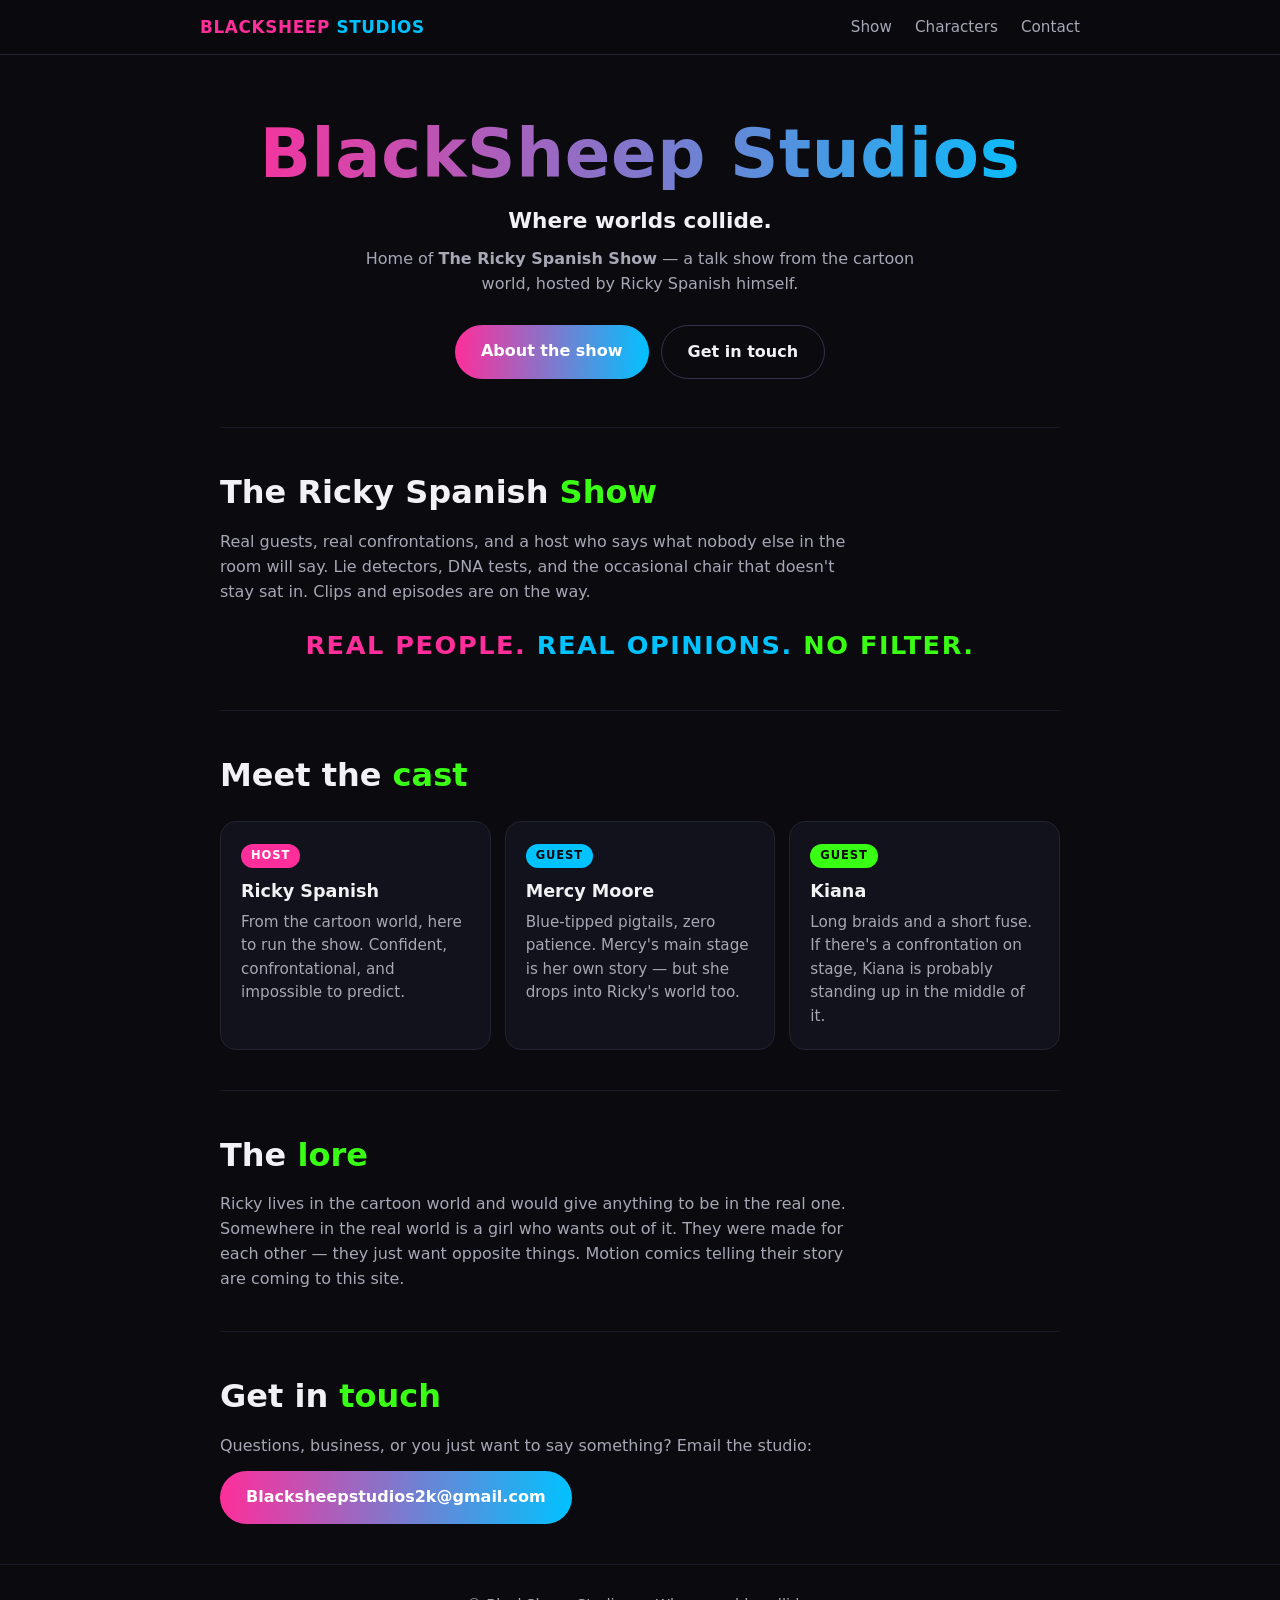
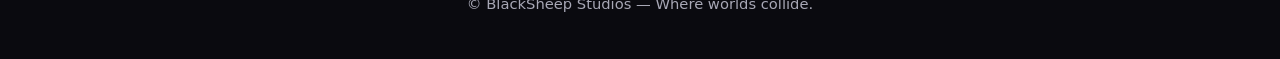
==== index.html @ 665f7402 "Initial BlackSheep Studios site" ====
<!DOCTYPE html>
<html lang="en">
<head>
<meta charset="UTF-8">
<meta name="viewport" content="width=device-width, initial-scale=1.0">
<title>BlackSheep Studios — Where Worlds Collide</title>
<meta name="description" content="BlackSheep Studios — home of The Ricky Spanish Show. Real people. Real opinions. No filter.">
<style>
  :root {
    --bg: #0a0a0f;
    --panel: #12121c;
    --pink: #ff2e9a;
    --blue: #00c2ff;
    --green: #39ff14;
    --text: #f2f2f5;
    --muted: #a7a7b5;
  }
  * { box-sizing: border-box; margin: 0; padding: 0; }
  body {
    background: var(--bg);
    color: var(--text);
    font-family: system-ui, -apple-system, "Segoe UI", Roboto, sans-serif;
    line-height: 1.55;
    -webkit-font-smoothing: antialiased;
  }
  .wrap { max-width: 880px; margin: 0 auto; padding: 0 20px; }

  /* Header */
  header {
    position: sticky; top: 0; z-index: 10;
    background: rgba(10,10,15,.92);
    backdrop-filter: blur(8px);
    border-bottom: 1px solid #23232f;
  }
  .bar { display: flex; align-items: center; justify-content: space-between; padding: 14px 0; }
  .logo { font-weight: 900; letter-spacing: .04em; font-size: 1.05rem; }
  .logo .bs { color: var(--pink); }
  .logo .st { color: var(--blue); }
  nav a {
    color: var(--muted); text-decoration: none; font-size: .95rem; margin-left: 18px;
  }
  nav a:active, nav a:hover { color: var(--text); }

  /* Hero */
  .hero { text-align: center; padding: 64px 0 48px; }
  .hero h1 {
    font-size: clamp(2.4rem, 9vw, 4.2rem);
    font-weight: 900; line-height: 1.05; letter-spacing: .01em;
    background: linear-gradient(92deg, var(--pink), var(--blue));
    -webkit-background-clip: text; background-clip: text; color: transparent;
  }
  .tagline { margin-top: 14px; font-size: clamp(1.05rem, 4vw, 1.35rem); color: var(--text); font-weight: 600; }
  .sub { margin-top: 10px; color: var(--muted); max-width: 560px; margin-left: auto; margin-right: auto; }
  .cta-row { margin-top: 28px; display: flex; gap: 12px; justify-content: center; flex-wrap: wrap; }
  .btn {
    display: inline-block; padding: 14px 26px; border-radius: 999px;
    font-weight: 700; text-decoration: none; font-size: 1rem;
  }
  .btn-primary { background: linear-gradient(92deg, var(--pink), var(--blue)); color: #fff; }
  .btn-ghost { border: 1px solid #33334a; color: var(--text); }

  /* Sections */
  section { padding: 40px 0; border-top: 1px solid #1b1b28; }
  h2 { font-size: clamp(1.5rem, 5vw, 2rem); font-weight: 800; margin-bottom: 12px; }
  h2 .accent { color: var(--green); }
  p.lead { color: var(--muted); max-width: 640px; }
  .cards { display: grid; grid-template-columns: 1fr; gap: 14px; margin-top: 20px; }
  @media (min-width: 640px) { .cards { grid-template-columns: repeat(3, 1fr); } }
  .card {
    background: var(--panel); border: 1px solid #23232f; border-radius: 16px; padding: 20px;
  }
  .card h3 { font-size: 1.1rem; margin-bottom: 6px; }
  .card p { color: var(--muted); font-size: .95rem; }
  .badge {
    display: inline-block; font-size: .72rem; font-weight: 800; letter-spacing: .08em;
    color: #0a0a0f; background: var(--green); border-radius: 999px; padding: 3px 10px; margin-bottom: 10px;
  }
  .badge.blue { background: var(--blue); }
  .badge.pink { background: var(--pink); color: #fff; }

  .show-line {
    font-weight: 900; letter-spacing: .06em; text-align: center;
    font-size: clamp(1.1rem, 4.5vw, 1.6rem); padding: 22px 0 4px;
  }
  .show-line .p { color: var(--pink); } .show-line .b { color: var(--blue); } .show-line .g { color: var(--green); }

  footer { border-top: 1px solid #1b1b28; padding: 28px 0 44px; color: var(--muted); font-size: .92rem; text-align: center; }
  footer a { color: var(--blue); text-decoration: none; }
</style>
</head>
<body>

<header>
  <div class="wrap bar">
    <div class="logo"><span class="bs">BLACKSHEEP</span> <span class="st">STUDIOS</span></div>
    <nav>
      <a href="#show">Show</a>
      <a href="#characters">Characters</a>
      <a href="#contact">Contact</a>
    </nav>
  </div>
</header>

<main class="wrap">

  <div class="hero">
    <h1>BlackSheep Studios</h1>
    <div class="tagline">Where worlds collide.</div>
    <p class="sub">Home of <strong>The Ricky Spanish Show</strong> — a talk show from the cartoon world, hosted by Ricky Spanish himself.</p>
    <div class="cta-row">
      <a class="btn btn-primary" href="#show">About the show</a>
      <a class="btn btn-ghost" href="#contact">Get in touch</a>
    </div>
  </div>

  <section id="show">
    <h2>The Ricky Spanish <span class="accent">Show</span></h2>
    <p class="lead">Real guests, real confrontations, and a host who says what nobody else in the room will say. Lie detectors, DNA tests, and the occasional chair that doesn't stay sat in. Clips and episodes are on the way.</p>
    <div class="show-line"><span class="p">REAL PEOPLE.</span> <span class="b">REAL OPINIONS.</span> <span class="g">NO FILTER.</span></div>
  </section>

  <section id="characters">
    <h2>Meet the <span class="accent">cast</span></h2>
    <div class="cards">
      <div class="card">
        <span class="badge pink">HOST</span>
        <h3>Ricky Spanish</h3>
        <p>From the cartoon world, here to run the show. Confident, confrontational, and impossible to predict.</p>
      </div>
      <div class="card">
        <span class="badge blue">GUEST</span>
        <h3>Mercy Moore</h3>
        <p>Blue-tipped pigtails, zero patience. Mercy's main stage is her own story — but she drops into Ricky's world too.</p>
      </div>
      <div class="card">
        <span class="badge">GUEST</span>
        <h3>Kiana</h3>
        <p>Long braids and a short fuse. If there's a confrontation on stage, Kiana is probably standing up in the middle of it.</p>
      </div>
    </div>
  </section>

  <section id="lore">
    <h2>The <span class="accent">lore</span></h2>
    <p class="lead">Ricky lives in the cartoon world and would give anything to be in the real one. Somewhere in the real world is a girl who wants out of it. They were made for each other — they just want opposite things. Motion comics telling their story are coming to this site.</p>
  </section>

  <section id="contact">
    <h2>Get in <span class="accent">touch</span></h2>
    <p class="lead">Questions, business, or you just want to say something? Email the studio:</p>
    <p style="margin-top:12px;"><a class="btn btn-primary" href="mailto:Blacksheepstudios2k@gmail.com">Blacksheepstudios2k@gmail.com</a></p>
  </section>

</main>

<footer>
  <div class="wrap">© BlackSheep Studios — Where worlds collide.</div>
</footer>

</body>
</html>
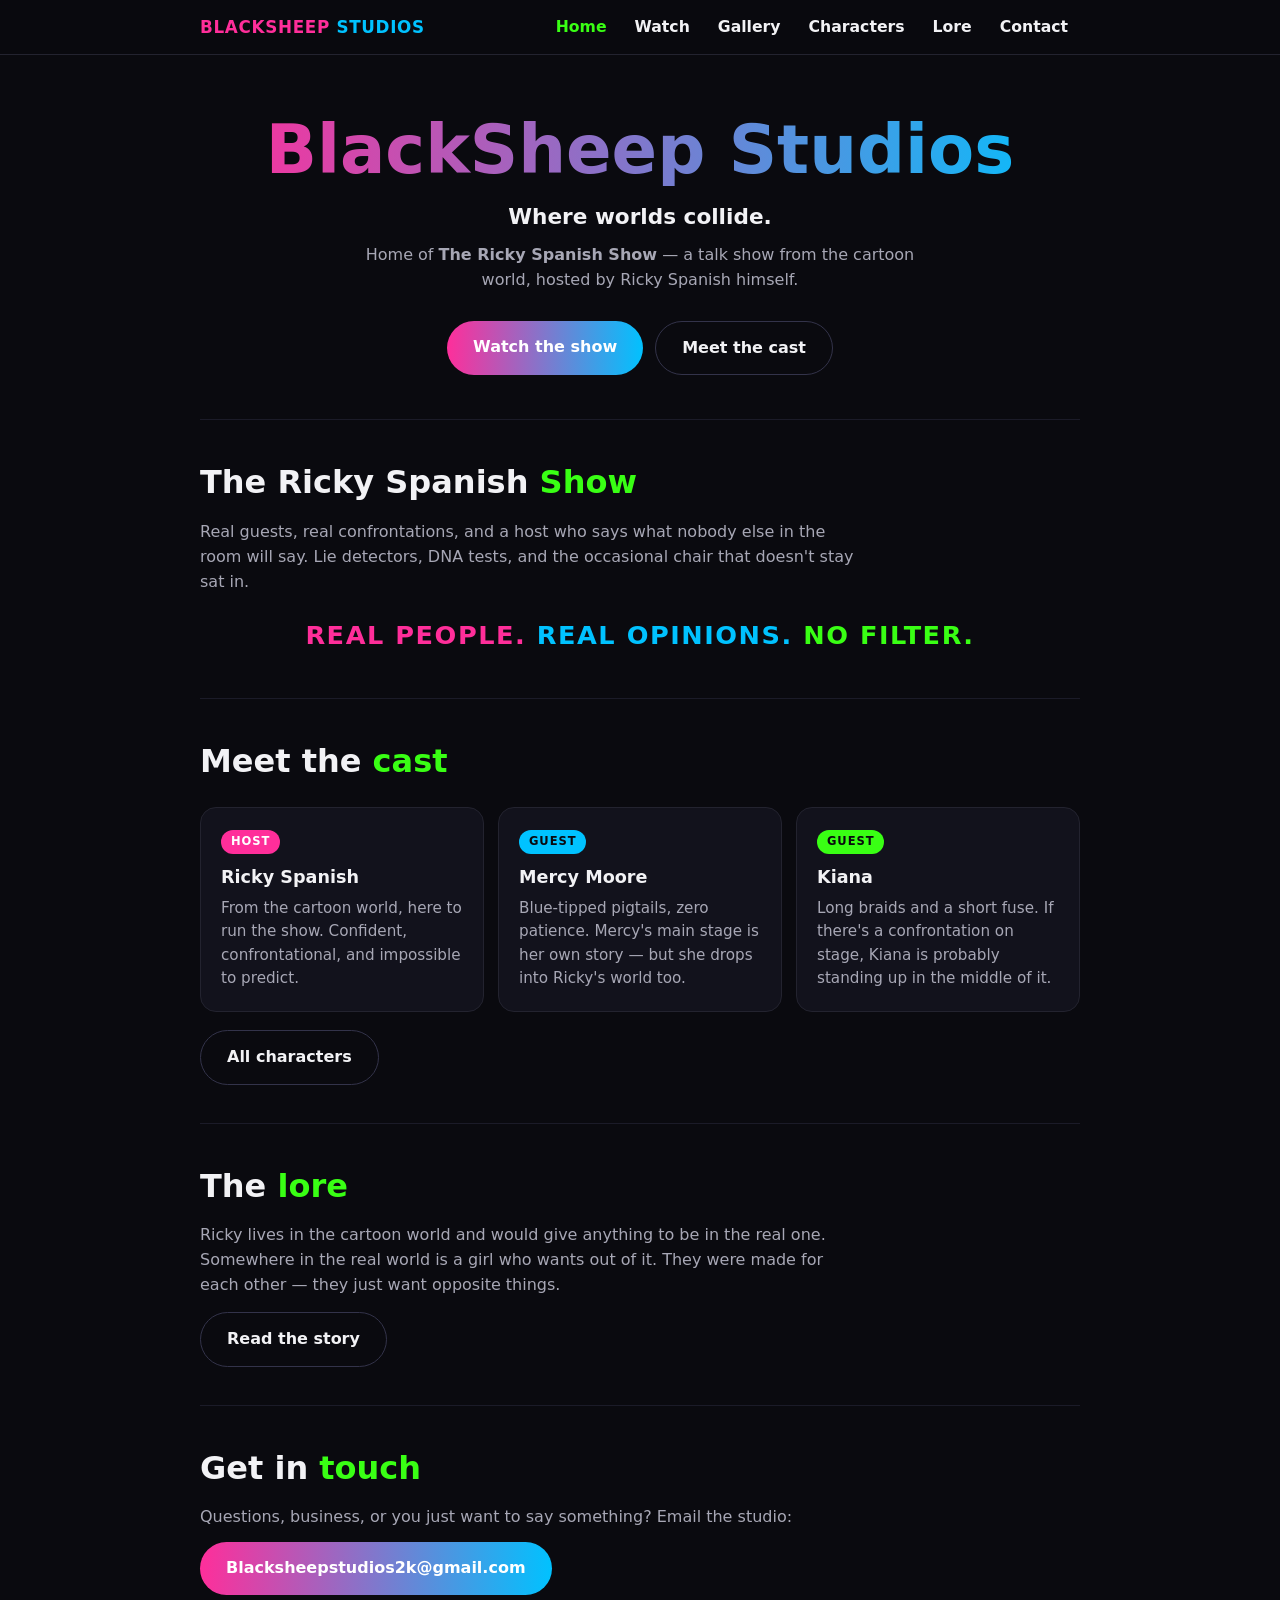
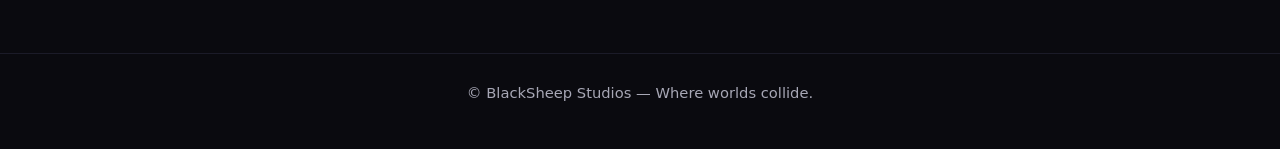
==== commit 623551af: "Add Watch, Gallery, Characters, Lore pages + shared style and menu" ====
--- a/index.html
+++ b/index.html
@@ -5,98 +5,25 @@
 <meta name="viewport" content="width=device-width, initial-scale=1.0">
 <title>BlackSheep Studios — Where Worlds Collide</title>
 <meta name="description" content="BlackSheep Studios — home of The Ricky Spanish Show. Real people. Real opinions. No filter.">
-<style>
-  :root {
-    --bg: #0a0a0f;
-    --panel: #12121c;
-    --pink: #ff2e9a;
-    --blue: #00c2ff;
-    --green: #39ff14;
-    --text: #f2f2f5;
-    --muted: #a7a7b5;
-  }
-  * { box-sizing: border-box; margin: 0; padding: 0; }
-  body {
-    background: var(--bg);
-    color: var(--text);
-    font-family: system-ui, -apple-system, "Segoe UI", Roboto, sans-serif;
-    line-height: 1.55;
-    -webkit-font-smoothing: antialiased;
-  }
-  .wrap { max-width: 880px; margin: 0 auto; padding: 0 20px; }
-
-  /* Header */
-  header {
-    position: sticky; top: 0; z-index: 10;
-    background: rgba(10,10,15,.92);
-    backdrop-filter: blur(8px);
-    border-bottom: 1px solid #23232f;
-  }
-  .bar { display: flex; align-items: center; justify-content: space-between; padding: 14px 0; }
-  .logo { font-weight: 900; letter-spacing: .04em; font-size: 1.05rem; }
-  .logo .bs { color: var(--pink); }
-  .logo .st { color: var(--blue); }
-  nav a {
-    color: var(--muted); text-decoration: none; font-size: .95rem; margin-left: 18px;
-  }
-  nav a:active, nav a:hover { color: var(--text); }
-
-  /* Hero */
-  .hero { text-align: center; padding: 64px 0 48px; }
-  .hero h1 {
-    font-size: clamp(2.4rem, 9vw, 4.2rem);
-    font-weight: 900; line-height: 1.05; letter-spacing: .01em;
-    background: linear-gradient(92deg, var(--pink), var(--blue));
-    -webkit-background-clip: text; background-clip: text; color: transparent;
-  }
-  .tagline { margin-top: 14px; font-size: clamp(1.05rem, 4vw, 1.35rem); color: var(--text); font-weight: 600; }
-  .sub { margin-top: 10px; color: var(--muted); max-width: 560px; margin-left: auto; margin-right: auto; }
-  .cta-row { margin-top: 28px; display: flex; gap: 12px; justify-content: center; flex-wrap: wrap; }
-  .btn {
-    display: inline-block; padding: 14px 26px; border-radius: 999px;
-    font-weight: 700; text-decoration: none; font-size: 1rem;
-  }
-  .btn-primary { background: linear-gradient(92deg, var(--pink), var(--blue)); color: #fff; }
-  .btn-ghost { border: 1px solid #33334a; color: var(--text); }
-
-  /* Sections */
-  section { padding: 40px 0; border-top: 1px solid #1b1b28; }
-  h2 { font-size: clamp(1.5rem, 5vw, 2rem); font-weight: 800; margin-bottom: 12px; }
-  h2 .accent { color: var(--green); }
-  p.lead { color: var(--muted); max-width: 640px; }
-  .cards { display: grid; grid-template-columns: 1fr; gap: 14px; margin-top: 20px; }
-  @media (min-width: 640px) { .cards { grid-template-columns: repeat(3, 1fr); } }
-  .card {
-    background: var(--panel); border: 1px solid #23232f; border-radius: 16px; padding: 20px;
-  }
-  .card h3 { font-size: 1.1rem; margin-bottom: 6px; }
-  .card p { color: var(--muted); font-size: .95rem; }
-  .badge {
-    display: inline-block; font-size: .72rem; font-weight: 800; letter-spacing: .08em;
-    color: #0a0a0f; background: var(--green); border-radius: 999px; padding: 3px 10px; margin-bottom: 10px;
-  }
-  .badge.blue { background: var(--blue); }
-  .badge.pink { background: var(--pink); color: #fff; }
-
-  .show-line {
-    font-weight: 900; letter-spacing: .06em; text-align: center;
-    font-size: clamp(1.1rem, 4.5vw, 1.6rem); padding: 22px 0 4px;
-  }
-  .show-line .p { color: var(--pink); } .show-line .b { color: var(--blue); } .show-line .g { color: var(--green); }
-
-  footer { border-top: 1px solid #1b1b28; padding: 28px 0 44px; color: var(--muted); font-size: .92rem; text-align: center; }
-  footer a { color: var(--blue); text-decoration: none; }
-</style>
+<link rel="stylesheet" href="style.css">
 </head>
 <body>
 
 <header>
-  <div class="wrap bar">
-    <div class="logo"><span class="bs">BLACKSHEEP</span> <span class="st">STUDIOS</span></div>
-    <nav>
-      <a href="#show">Show</a>
-      <a href="#characters">Characters</a>
-      <a href="#contact">Contact</a>
+  <div class="wrap">
+    <div class="bar">
+      <a class="logo" href="index.html"><span class="bs">BLACKSHEEP</span> <span class="st">STUDIOS</span></a>
+      <button class="menu-btn" aria-label="Menu" aria-expanded="false">
+        <span class="b1"></span><span class="b2"></span><span class="b3"></span>
+      </button>
+    </div>
+    <nav class="menu">
+      <a href="index.html" class="active">Home</a>
+      <a href="watch.html">Watch</a>
+      <a href="gallery.html">Gallery</a>
+      <a href="characters.html">Characters</a>
+      <a href="lore.html">Lore</a>
+      <a href="index.html#contact">Contact</a>
     </nav>
   </div>
 </header>
@@ -108,18 +35,18 @@
     <div class="tagline">Where worlds collide.</div>
     <p class="sub">Home of <strong>The Ricky Spanish Show</strong> — a talk show from the cartoon world, hosted by Ricky Spanish himself.</p>
     <div class="cta-row">
-      <a class="btn btn-primary" href="#show">About the show</a>
-      <a class="btn btn-ghost" href="#contact">Get in touch</a>
+      <a class="btn btn-primary" href="watch.html">Watch the show</a>
+      <a class="btn btn-ghost" href="characters.html">Meet the cast</a>
     </div>
   </div>
 
   <section id="show">
     <h2>The Ricky Spanish <span class="accent">Show</span></h2>
-    <p class="lead">Real guests, real confrontations, and a host who says what nobody else in the room will say. Lie detectors, DNA tests, and the occasional chair that doesn't stay sat in. Clips and episodes are on the way.</p>
+    <p class="lead">Real guests, real confrontations, and a host who says what nobody else in the room will say. Lie detectors, DNA tests, and the occasional chair that doesn't stay sat in.</p>
     <div class="show-line"><span class="p">REAL PEOPLE.</span> <span class="b">REAL OPINIONS.</span> <span class="g">NO FILTER.</span></div>
   </section>
 
-  <section id="characters">
+  <section id="cast">
     <h2>Meet the <span class="accent">cast</span></h2>
     <div class="cards">
       <div class="card">
@@ -138,11 +65,13 @@
         <p>Long braids and a short fuse. If there's a confrontation on stage, Kiana is probably standing up in the middle of it.</p>
       </div>
     </div>
+    <p style="margin-top:18px;"><a class="btn btn-ghost" href="characters.html">All characters</a></p>
   </section>
 
-  <section id="lore">
+  <section id="lore-teaser">
     <h2>The <span class="accent">lore</span></h2>
-    <p class="lead">Ricky lives in the cartoon world and would give anything to be in the real one. Somewhere in the real world is a girl who wants out of it. They were made for each other — they just want opposite things. Motion comics telling their story are coming to this site.</p>
+    <p class="lead">Ricky lives in the cartoon world and would give anything to be in the real one. Somewhere in the real world is a girl who wants out of it. They were made for each other — they just want opposite things.</p>
+    <p style="margin-top:14px;"><a class="btn btn-ghost" href="lore.html">Read the story</a></p>
   </section>
 
   <section id="contact">
@@ -157,5 +86,6 @@
   <div class="wrap">© BlackSheep Studios — Where worlds collide.</div>
 </footer>
 
+<script src="script.js"></script>
 </body>
 </html>
--- a/style.css
+++ b/style.css
@@ -0,0 +1,148 @@
+:root {
+  --bg: #0a0a0f;
+  --panel: #12121c;
+  --pink: #ff2e9a;
+  --blue: #00c2ff;
+  --green: #39ff14;
+  --text: #f2f2f5;
+  --muted: #a7a7b5;
+  --line: #23232f;
+}
+* { box-sizing: border-box; margin: 0; padding: 0; }
+body {
+  background: var(--bg);
+  color: var(--text);
+  font-family: system-ui, -apple-system, "Segoe UI", Roboto, sans-serif;
+  line-height: 1.55;
+  -webkit-font-smoothing: antialiased;
+}
+.wrap { max-width: 920px; margin: 0 auto; padding: 0 20px; }
+a { color: var(--blue); }
+
+/* ---------- Header + menu ---------- */
+header {
+  position: sticky; top: 0; z-index: 50;
+  background: rgba(10,10,15,.94);
+  backdrop-filter: blur(8px);
+  border-bottom: 1px solid var(--line);
+}
+.bar { display: flex; align-items: center; justify-content: space-between; padding: 14px 0; }
+.logo { font-weight: 900; letter-spacing: .04em; font-size: 1.05rem; text-decoration: none; color: var(--text); }
+.logo .bs { color: var(--pink); }
+.logo .st { color: var(--blue); }
+
+/* Menu button: three neon bars (pink / blue / green) */
+.menu-btn {
+  background: none; border: 1px solid #33334a; border-radius: 10px;
+  width: 46px; height: 42px; cursor: pointer;
+  display: flex; flex-direction: column; align-items: center; justify-content: center; gap: 5px;
+}
+.menu-btn span { display: block; width: 22px; height: 3px; border-radius: 2px; }
+.menu-btn .b1 { background: var(--pink); }
+.menu-btn .b2 { background: var(--blue); }
+.menu-btn .b3 { background: var(--green); }
+
+/* Dropdown menu (mobile) */
+nav.menu {
+  display: none;
+  border-top: 1px solid var(--line);
+  padding: 8px 0 14px;
+}
+nav.menu.open { display: block; }
+nav.menu a {
+  display: block; padding: 13px 4px;
+  color: var(--text); text-decoration: none; font-size: 1.05rem; font-weight: 600;
+  border-bottom: 1px solid #17171f;
+}
+nav.menu a:last-child { border-bottom: none; }
+nav.menu a.active { color: var(--green); }
+
+/* Desktop: horizontal nav, no button */
+@media (min-width: 760px) {
+  .menu-btn { display: none; }
+  header .wrap { display: flex; align-items: center; }
+  .bar { flex: 1; }
+  nav.menu {
+    display: flex; gap: 4px; border-top: none; padding: 0; margin-left: auto;
+  }
+  nav.menu a { border-bottom: none; padding: 8px 12px; font-size: .98rem; }
+}
+
+/* ---------- Hero ---------- */
+.hero { text-align: center; padding: 60px 0 44px; }
+.hero h1 {
+  font-size: clamp(2.4rem, 9vw, 4.2rem);
+  font-weight: 900; line-height: 1.05;
+  background: linear-gradient(92deg, var(--pink), var(--blue));
+  -webkit-background-clip: text; background-clip: text; color: transparent;
+}
+.tagline { margin-top: 14px; font-size: clamp(1.05rem, 4vw, 1.35rem); font-weight: 600; }
+.sub { margin-top: 10px; color: var(--muted); max-width: 560px; margin-left: auto; margin-right: auto; }
+.cta-row { margin-top: 28px; display: flex; gap: 12px; justify-content: center; flex-wrap: wrap; }
+.btn {
+  display: inline-block; padding: 14px 26px; border-radius: 999px;
+  font-weight: 700; text-decoration: none; font-size: 1rem;
+}
+.btn-primary { background: linear-gradient(92deg, var(--pink), var(--blue)); color: #fff; }
+.btn-ghost { border: 1px solid #33334a; color: var(--text); }
+
+/* ---------- Sections ---------- */
+section { padding: 38px 0; border-top: 1px solid #1b1b28; }
+.page-head { padding: 44px 0 8px; }
+h2 { font-size: clamp(1.5rem, 5vw, 2rem); font-weight: 800; margin-bottom: 12px; }
+h2 .accent { color: var(--green); }
+p.lead { color: var(--muted); max-width: 660px; }
+.show-line {
+  font-weight: 900; letter-spacing: .06em; text-align: center;
+  font-size: clamp(1.1rem, 4.5vw, 1.6rem); padding: 22px 0 4px;
+}
+.show-line .p { color: var(--pink); } .show-line .b { color: var(--blue); } .show-line .g { color: var(--green); }
+
+/* ---------- Cards ---------- */
+.cards { display: grid; grid-template-columns: 1fr; gap: 14px; margin-top: 20px; }
+@media (min-width: 640px) { .cards { grid-template-columns: repeat(3, 1fr); } }
+.card { background: var(--panel); border: 1px solid var(--line); border-radius: 16px; padding: 20px; }
+.card h3 { font-size: 1.1rem; margin-bottom: 6px; }
+.card p { color: var(--muted); font-size: .95rem; }
+.badge {
+  display: inline-block; font-size: .72rem; font-weight: 800; letter-spacing: .08em;
+  color: #0a0a0f; background: var(--green); border-radius: 999px; padding: 3px 10px; margin-bottom: 10px;
+}
+.badge.blue { background: var(--blue); }
+.badge.pink { background: var(--pink); color: #fff; }
+
+/* ---------- Video embeds ---------- */
+.video-grid { display: grid; grid-template-columns: 1fr; gap: 22px; margin-top: 20px; }
+@media (min-width: 700px) { .video-grid { grid-template-columns: 1fr 1fr; } }
+.video-card h3 { font-size: 1.05rem; margin-bottom: 8px; }
+.video-card p { color: var(--muted); font-size: .93rem; margin-top: 8px; }
+.embed {
+  position: relative; width: 100%; padding-top: 56.25%;
+  background: #000; border: 1px solid var(--line); border-radius: 14px; overflow: hidden;
+}
+.embed iframe { position: absolute; inset: 0; width: 100%; height: 100%; border: 0; }
+.embed .soon {
+  position: absolute; inset: 0; display: flex; align-items: center; justify-content: center;
+  color: var(--muted); font-weight: 700; letter-spacing: .05em; text-align: center; padding: 16px;
+}
+
+/* ---------- Gallery ---------- */
+.gallery-grid { display: grid; grid-template-columns: 1fr; gap: 16px; margin-top: 20px; }
+@media (min-width: 560px) { .gallery-grid { grid-template-columns: 1fr 1fr; } }
+@media (min-width: 860px) { .gallery-grid { grid-template-columns: 1fr 1fr 1fr; } }
+figure.shot { background: var(--panel); border: 1px solid var(--line); border-radius: 14px; overflow: hidden; }
+figure.shot img { width: 100%; display: block; aspect-ratio: 16/10; object-fit: cover; background: #000; }
+figure.shot figcaption { padding: 12px 14px; font-size: .92rem; color: var(--muted); }
+figure.shot figcaption strong { color: var(--text); display: block; font-size: .98rem; }
+
+/* ---------- Lore panels ---------- */
+.panel-seq { margin-top: 22px; display: grid; gap: 16px; }
+.panel {
+  background: var(--panel); border: 1px solid var(--line); border-radius: 14px; padding: 22px;
+  color: var(--muted);
+}
+.panel strong { color: var(--text); }
+
+/* ---------- Footer ---------- */
+footer { border-top: 1px solid #1b1b28; padding: 28px 0 44px; color: var(--muted); font-size: .92rem; text-align: center; margin-top: 20px; }
+footer a { text-decoration: none; }
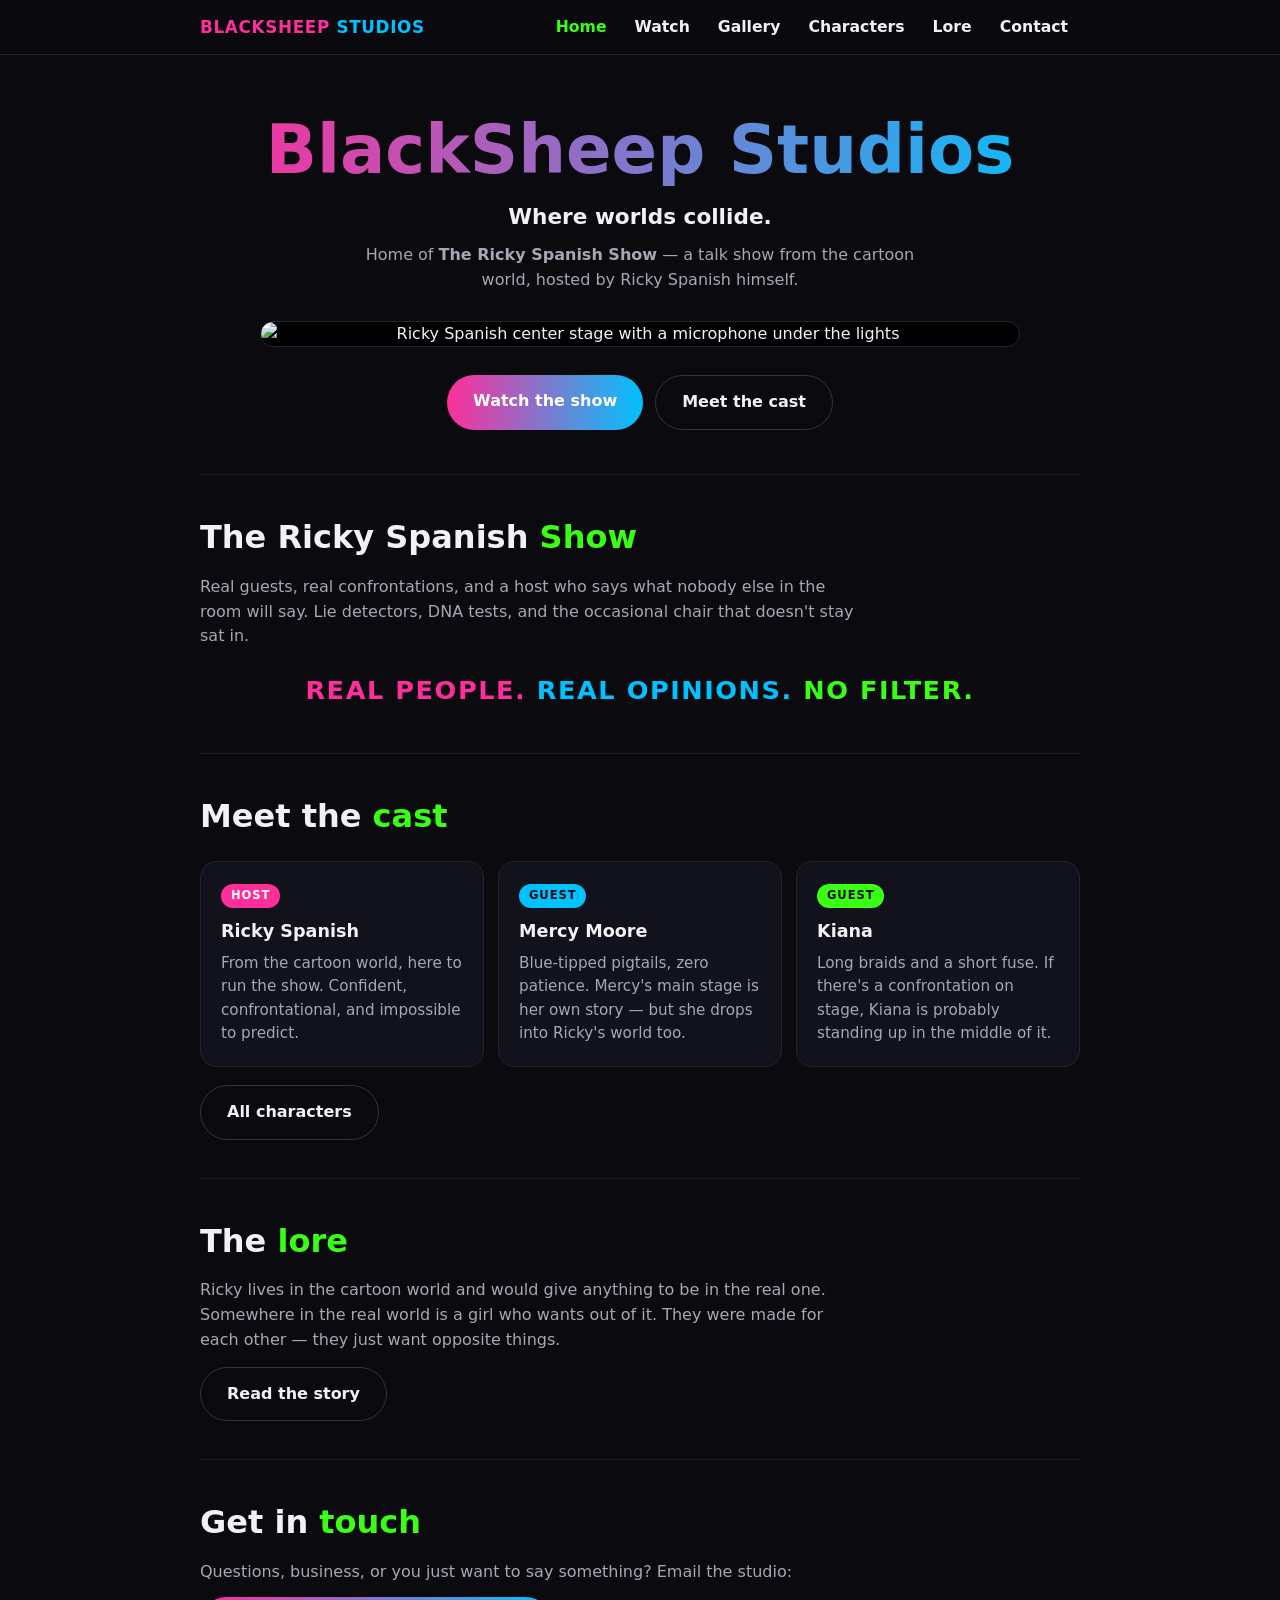
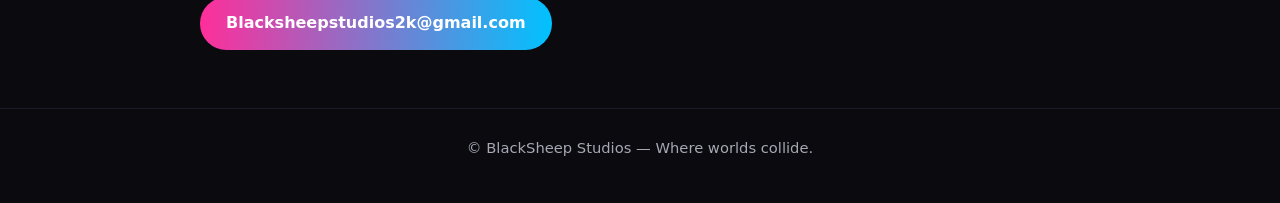
==== commit 5b508811: "Feature center-stage shot on homepage, add 4 gallery images" ====
--- a/index.html
+++ b/index.html
@@ -34,6 +34,7 @@
     <h1>BlackSheep Studios</h1>
     <div class="tagline">Where worlds collide.</div>
     <p class="sub">Home of <strong>The Ricky Spanish Show</strong> — a talk show from the cartoon world, hosted by Ricky Spanish himself.</p>
+    <img class="hero-img" src="images/ricky-center-stage.jpg" alt="Ricky Spanish center stage with a microphone under the lights">
     <div class="cta-row">
       <a class="btn btn-primary" href="watch.html">Watch the show</a>
       <a class="btn btn-ghost" href="characters.html">Meet the cast</a>
--- a/style.css
+++ b/style.css
@@ -78,6 +78,10 @@
 }
 .tagline { margin-top: 14px; font-size: clamp(1.05rem, 4vw, 1.35rem); font-weight: 600; }
 .sub { margin-top: 10px; color: var(--muted); max-width: 560px; margin-left: auto; margin-right: auto; }
+.hero-img {
+  display: block; width: 100%; max-width: 760px; margin: 28px auto 4px;
+  border-radius: 18px; border: 1px solid var(--line); background: #000;
+}
 .cta-row { margin-top: 28px; display: flex; gap: 12px; justify-content: center; flex-wrap: wrap; }
 .btn {
   display: inline-block; padding: 14px 26px; border-radius: 999px;
